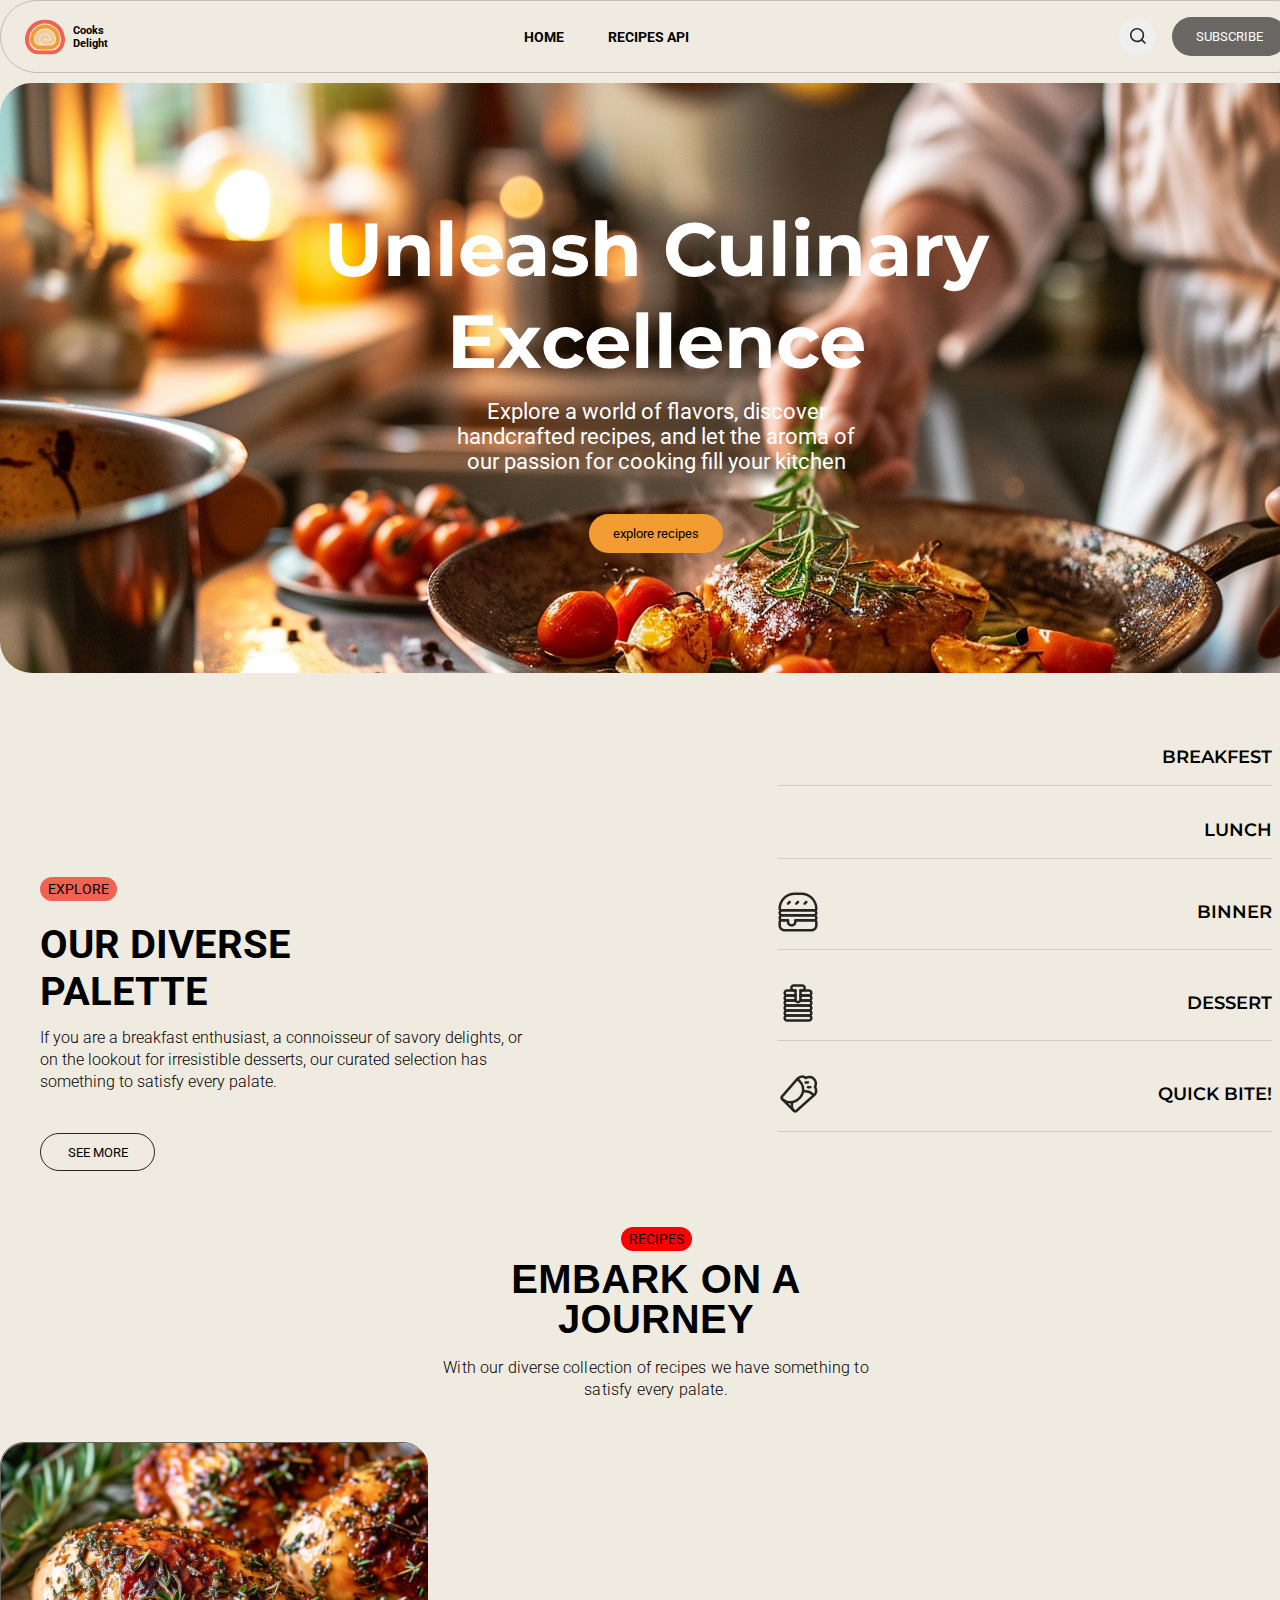
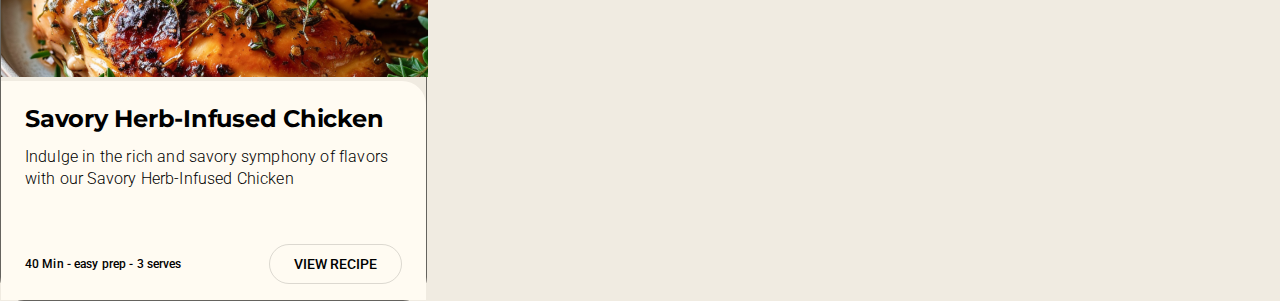
==== index.html @ d36a5250 "first commit" ====
<!DOCTYPE html>
<html lang="en">

<head>
    <meta charset="UTF-8">
    <meta name="viewport" content="width=device-width, initial-scale=1.0">
    <title>Document</title>
    <link rel="stylesheet" href="./style.css">
    <link rel="stylesheet" href="./header.css">
</head>

<body class="container">


    <header>
        <div class="logo">
            <img src="./img/Logo (5).svg" alt="">
            <h6>Cooks Delight</h6>
        </div>
        <div class="menu">
            <a href="/">Home</a>
            <a href="/api.html">Recipes Api</a>
        </div>
        <div class="buttons">
            <button class="search">
                <img src="./img/search.svg" alt="">
            </button>
            <button class="subscr">subscribe</button>
        </div>
    </header>


    <section>
        <h1></h1>
    </section>

    <main>
        <section class="hero">
            <div class="hero-content">
                <h1>Unleash Culinary Excellence</h1>
                <p>
                    Explore a world of flavors, discover handcrafted recipes, and let the aroma of our passion for
                    cooking fill your kitchen
                </p>
                <button class="hero-btn">
                    explore recipes
                </button>
            </div>
        </section>


        <section class="menu-start">
            <div class="menu-text">
                <button class="menu-btn1">explore</button>
                <h4>
                    Our diverse <br> Palette
                </h4>
                <p>
                    If you are a breakfast enthusiast, a connoisseur of savory delights, or on the lookout for
                    irresistible desserts, our curated selection has something to satisfy every palate.
                </p>
                <button class="menu-btn2">see more</button>
            </div>
            <div id="menu" class="menu-items">
                <div>

                </div>
            </div>
        </section>

        <section class="recipes">
            <div class="recipes-top">
                <button class="recipes-btn">recipes</button>
                <h3>
                    Embark on a <br> journey
                </h3>
                <p>
                    With our diverse collection of recipes we have something to satisfy every palate.
                </p>
            </div>
            <div class="recipes-buttons"></div>
            <div class="recipes-cards">
                <div class="card">
                    <div class="card-img">
                        <img src="./img/img1.png" alt="">
                    </div>
                    <div class="card-text">
                        <h4>Savory Herb-Infused Chicken</h4>
                        <p>
                            Indulge in the rich and savory symphony of flavors with our Savory Herb-Infused Chicken
                        </p>
                        <div>
                            <p>40 Min - easy prep - 3 serves</p>
                            <button>view recipe</button>
                        </div>
                    </div>
                </div>
            </div>
        </section>
    </main>

    <footer>

    </footer>



    <script src="./app.js"></script>
</body>

</html>
---- style.css ----
@import url('https://fonts.googleapis.com/css2?family=Montserrat:ital,wght@0,100..900;1,100..900&family=Roboto:ital,wght@0,100;0,300;0,400;0,500;0,700;0,900;1,100;1,300;1,400;1,500;1,700;1,900&display=swap');

@import url('https://fonts.googleapis.com/css2?family=Montserrat:ital,wght@0,100..900;1,100..900&display=swap');

@import url('https://fonts.googleapis.com/css2?family=Montserrat:ital,wght@0,100..900;1,100..900&family=Roboto:ital,wght@0,100;0,300;0,400;0,500;0,700;0,900;1,100;1,300;1,400;1,500;1,700;1,900&display=swap');

*{
    padding: 0;
    margin: 0;
    box-sizing: border-box;
    text-decoration: none;
    border: none;
    outline: none;
    list-style: none;
    color: black;

}
body, button{
    font-family: "Roboto", sans-serif;
}

body{
    background: #F0EBE1;
}

.container{
    width: 1312px;
    margin: auto;
}
---- header.css ----
@import'./style.css';

header {
    margin-bottom: 10px;
    display: flex;
    align-items: center;
    justify-content: space-between;
    border: 1px solid #F0EBE1;
    padding: 16px 24px;
    border-radius: 37px;
    font-family: "Roboto" sans-serif;
    border: 1px solid #2625223D;

    .logo {
        display: flex;
        align-items: center;

        img {}

        h6 {
            width: 45px;
            margin-left: 8px;
        }
    }


    .menu {
        a {
            margin-right: 24px;
            padding: 8px;
            font-size: 14px;
            text-transform: uppercase;
            font-weight: 700;
        }
    }

    .buttons {
        display: flex;
        align-items: center;

        .search {
            width: 37px;
            height: 37px;
            border-radius: 50%;
            line-height: 50px;
        }

        .subscr {
            padding: 12px 24px;
            border-radius: 24px;
            background-color: rgba(0, 0, 0, 0.56);
            color: white;
            text-transform: uppercase;
            margin-left: 16px;
        }
    }
}

.hero {
    padding: 120px 0;
    text-align: center;
    background-image: url('./img/102svg.png');
    border-radius: 32px;

    .hero-content {
        width: 869px;
        margin: auto;

        h1 {
            font-family: "Montserrat", sans-serif;
            font-size: 75px;
            margin-bottom: 12px;
            color: white;
        }

        p {
            width: 418px;
            color: white;
            /* font-size: 21px; */
            margin: auto;
            font-size: 22px;
            margin-bottom: 40px;
        }

        button {
            padding: 12px 24px;
            border-radius: 24px;
            color: black;
        }

        .hero-btn {
            background-color: #F29C33;

        }
    }

}

.menu-start {
    background-color: #F0EBE1;
    padding: 40px;
    border-radius: 32px;
    margin-top: 16px;
    display: flex;
    justify-content: space-between;
    margin-bottom: 16px;

    .menu-text {
        width: 494px;
        padding-top: 148px;


        button.menu-btn1 {
            margin-bottom: 20px;
            padding: 4px 8px 4px 8px;
            border-radius: 12px;
            background: #EE6352;
            font-size: 14px;
            text-transform: uppercase;
        }

        button.menu-btn2 {
            width: 115px;
            height: 38px;
            border-radius: 24px;
            border: 1px solid #262522;
            background-color: transparent;
            color: currentColor;
            text-transform: uppercase;
        }

        h4 {
            margin-bottom: 12px;
            font-size: 40px;
            text-transform: uppercase;
        }

        p {
            margin-bottom: 40px;
            font-weight: 300;
            line-height: 22px;
        }
    }

    .menu-items {
        width: 494px;

        div {
            display: flex;
            justify-content: space-between;
            align-items: center;
            margin-bottom: 16px;
            border-bottom: 1px solid #26252229;
            padding: 17px 0;

            img {}

            h4 {
                font-size: 18px;
                font-weight: 600;
                font-family: "Montserrat", sans-serif;
                text-transform: uppercase;

            }
        }
    }
}




.recipes {
    .recipes-top{
        text-align: center;
    }

    .recipes-btn {
        padding: 4px 8px;
        font-size: 14px;
        text-transform: uppercase;
        background-color: red;
        margin-bottom: 8px;
        border-radius: 12px;
    }

    h3 {
        font-family: "Mantserrat", sans-serif;
        font-size: 40px;
        font-weight: 700;
        line-height: 40px;
        letter-spacing: 0.01em;
        text-transform: uppercase;
        margin-bottom: 18px;
    }

    p {
        margin-bottom: 40px;
        font-weight: 300;
        line-height: 22.4px;
        letter-spacing: 0.01em;
        width: 426px;
        margin: auto;
    }

    .recipes-buttons {
        margin-bottom: 40px;
    }

    .recipes-cards {
        .card {
            width: 427px;
            border-radius: 24px;
            border: 1px solid #262522af;
            .card-img {}

            .card-text {
                background: #fffbf2;
                border-bottom-right-radius: 24ox;
                border-top-right-radius: 24px;
                padding: 24px 24px 16px;
                h4 {
                    font-family: "Montserrat", sons-serif;
                    font-size: 24px;
                    font-weight: 700;
                    line-height: 28.8px;
                    letter-spacing: -0.01em;
                    margin-bottom: 12px;
                }

                p {
                    width: 379px;
                    margin-bottom: 54px;
                }

                div {
                    display: flex;
                    align-items: center;
                    justify-content: space-between;
                    p {
                        margin-bottom: 0;
                        font-size: 12px;
                        font-weight: 500;
                        line-height: 14.4px;
                        letter-spacing: 0.01em;
                        text-align: left;
                        width: auto;
                        margin: 0;
                    }

                    button {
                        font-size: 14px;
                        font-weight: 500;
                        line-height: 14px;
                        padding: 12px 24px;
                        text-transform: uppercase;
                        background-color: transparent;
                        border: 1px solid #26252229;
                        color: black;
                        border-radius: 24px;
                    }
                }
            }
        }
    }
}
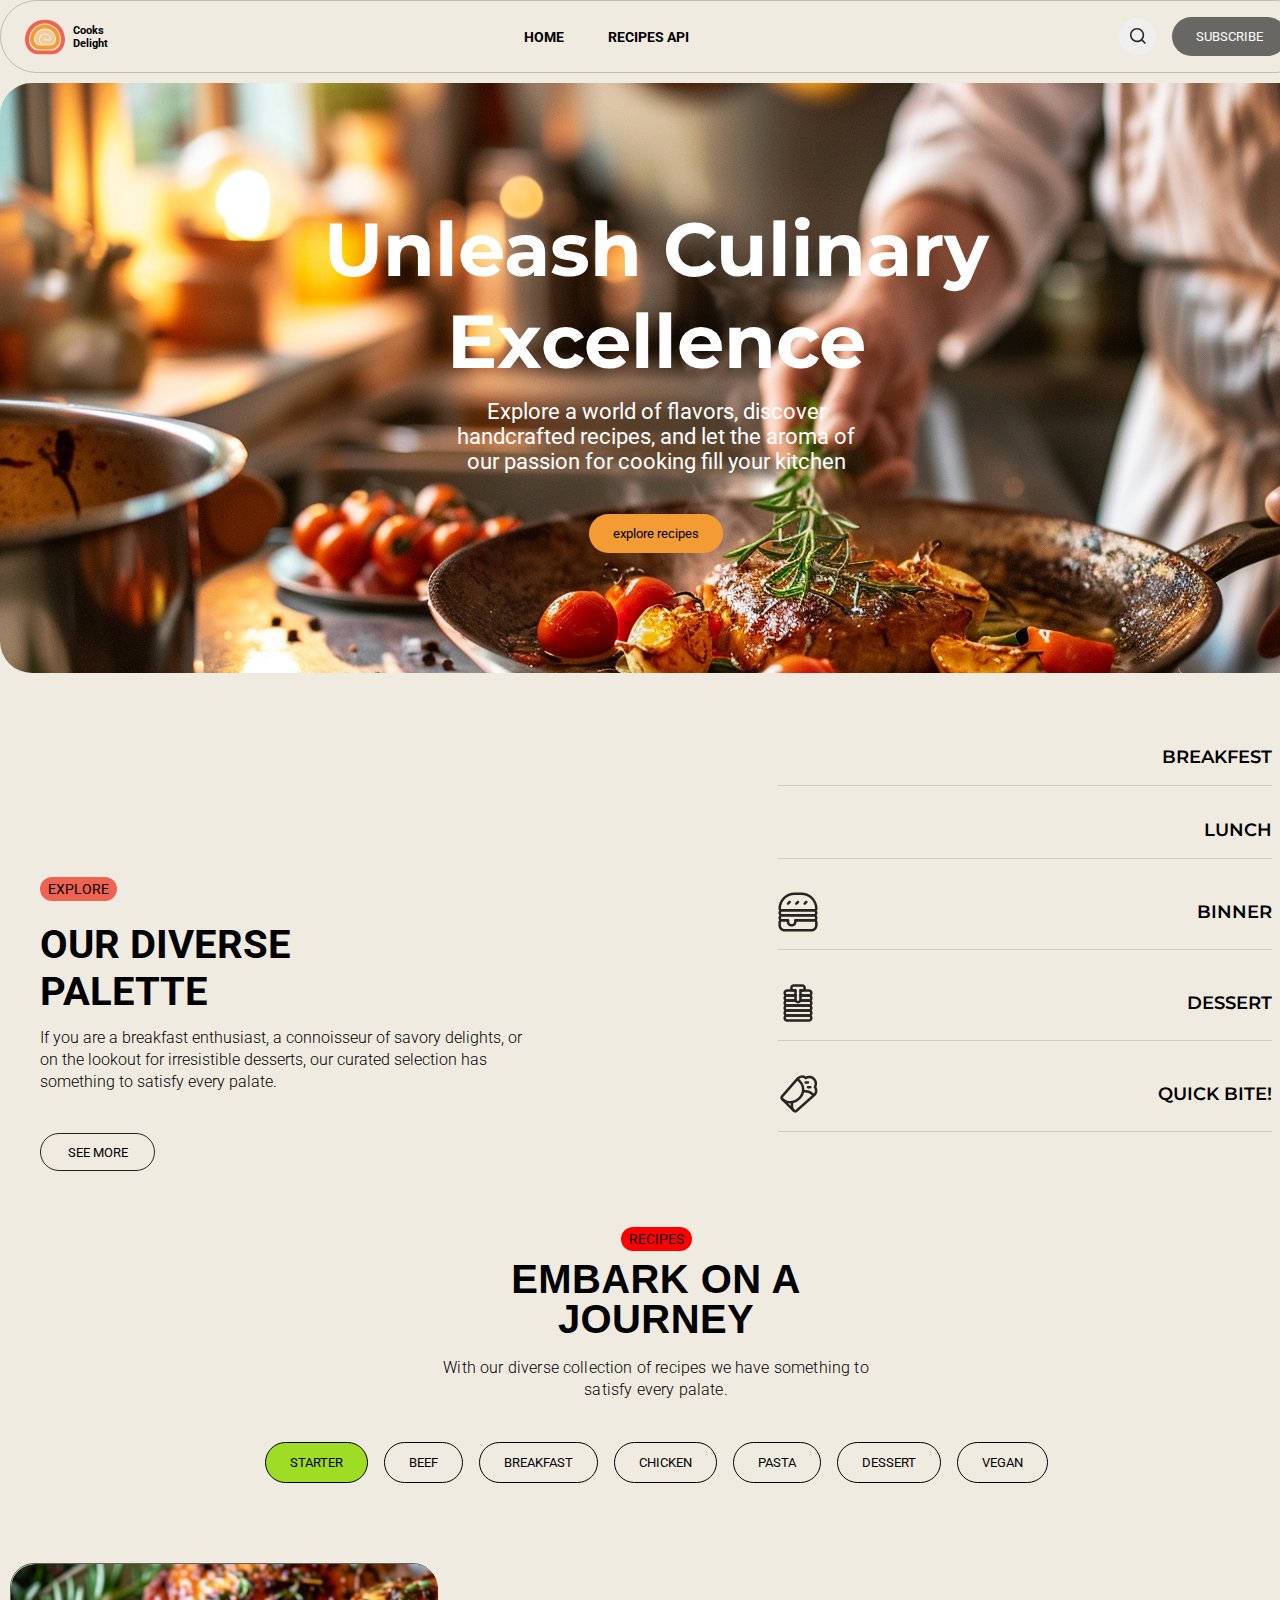
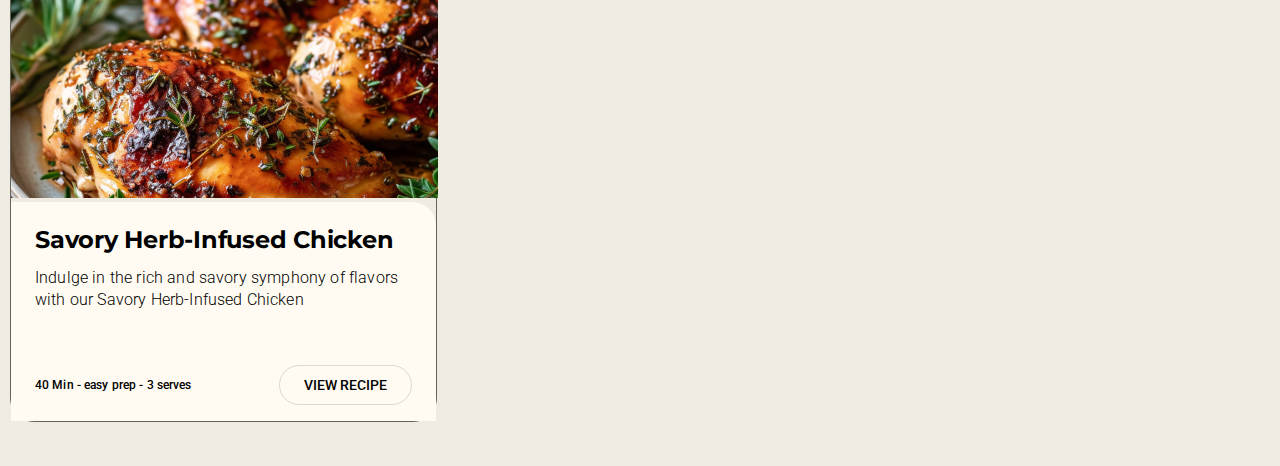
==== commit 1cb46984: "first" ====
--- a/index.html
+++ b/index.html
@@ -97,6 +97,10 @@
                 </div>
             </div>
         </section>
+
+
+
+        
     </main>
 
     <footer>
--- a/style.css
+++ b/style.css
@@ -27,4 +27,28 @@
 .container{
     width: 1312px;
     margin: auto;
+}
+
+.container{
+    width: 1312px;
+    margin: auto;
+}
+.recipes-buttons{
+    display: flex;
+    justify-content: center;
+    gap: 16px;
+    padding: 40px 0;
+}
+
+.recipes-buttons button{
+    padding: 12px 24px;
+    border-radius: 24px;
+    background-color: transparent;
+    color: black;
+    text-transform: uppercase;
+    border: 1px solid black;
+}
+
+.recipes-buttons button.active{
+    background-color: #9FDC26;
 }--- a/header.css
+++ b/header.css
@@ -207,13 +207,33 @@
     }
 
     .recipes-cards {
+        display: flex;
+        flex-wrap: wrap;
+        margin-bottom: 20px;
+        margin-left: 10px;
+        gap: 10px;
         .card {
+            
             width: 427px;
             border-radius: 24px;
             border: 1px solid #262522af;
-            .card-img {}
+            margin: 0 5px 24px 0;
+            display: flex;
+            flex-direction: column;
+            justify-content: space-between;
+            .card-img {
+                img{
+                    width: 427px;
+                    height: 234px;  
+                    border-radius: 24px 24px 0px 0px;
+                    object-fit: cover;
+
+                }
+
+            }
 
             .card-text {
+                flex: 1;
                 background: #fffbf2;
                 border-bottom-right-radius: 24ox;
                 border-top-right-radius: 24px;
